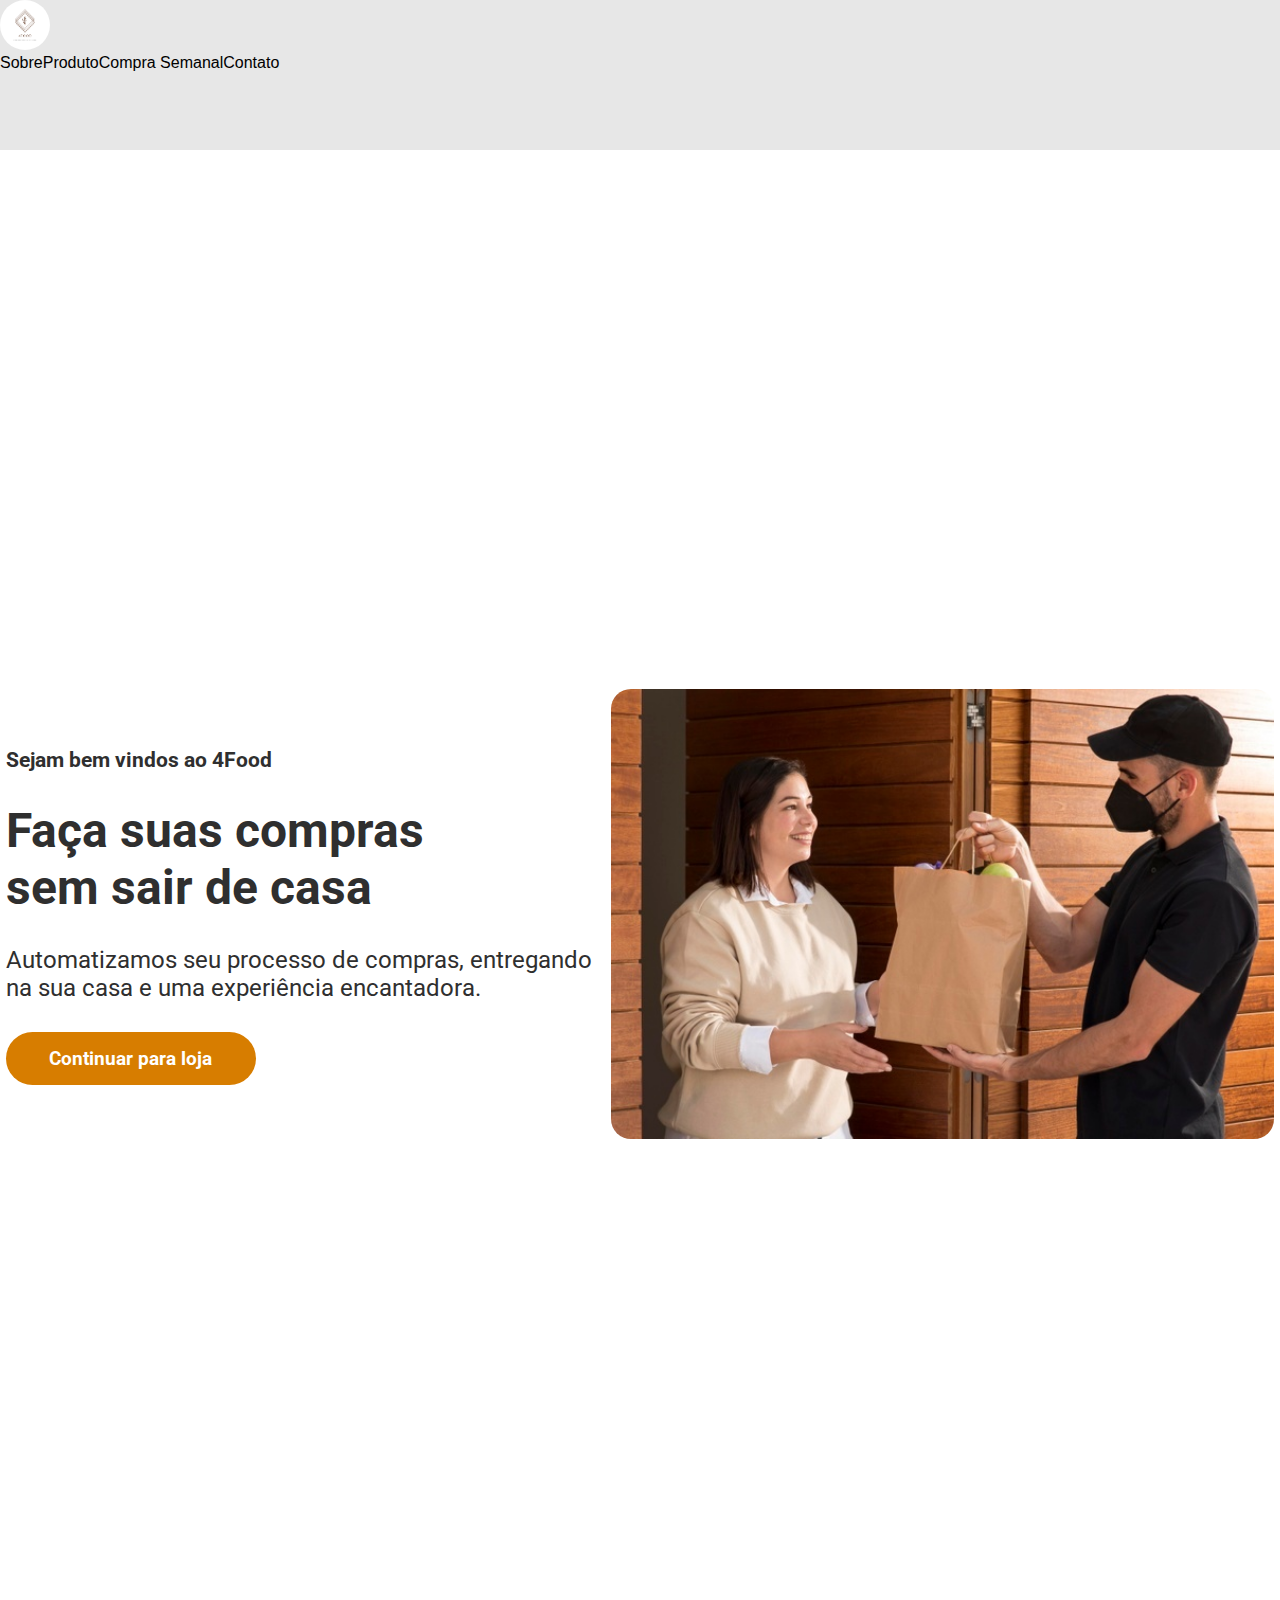
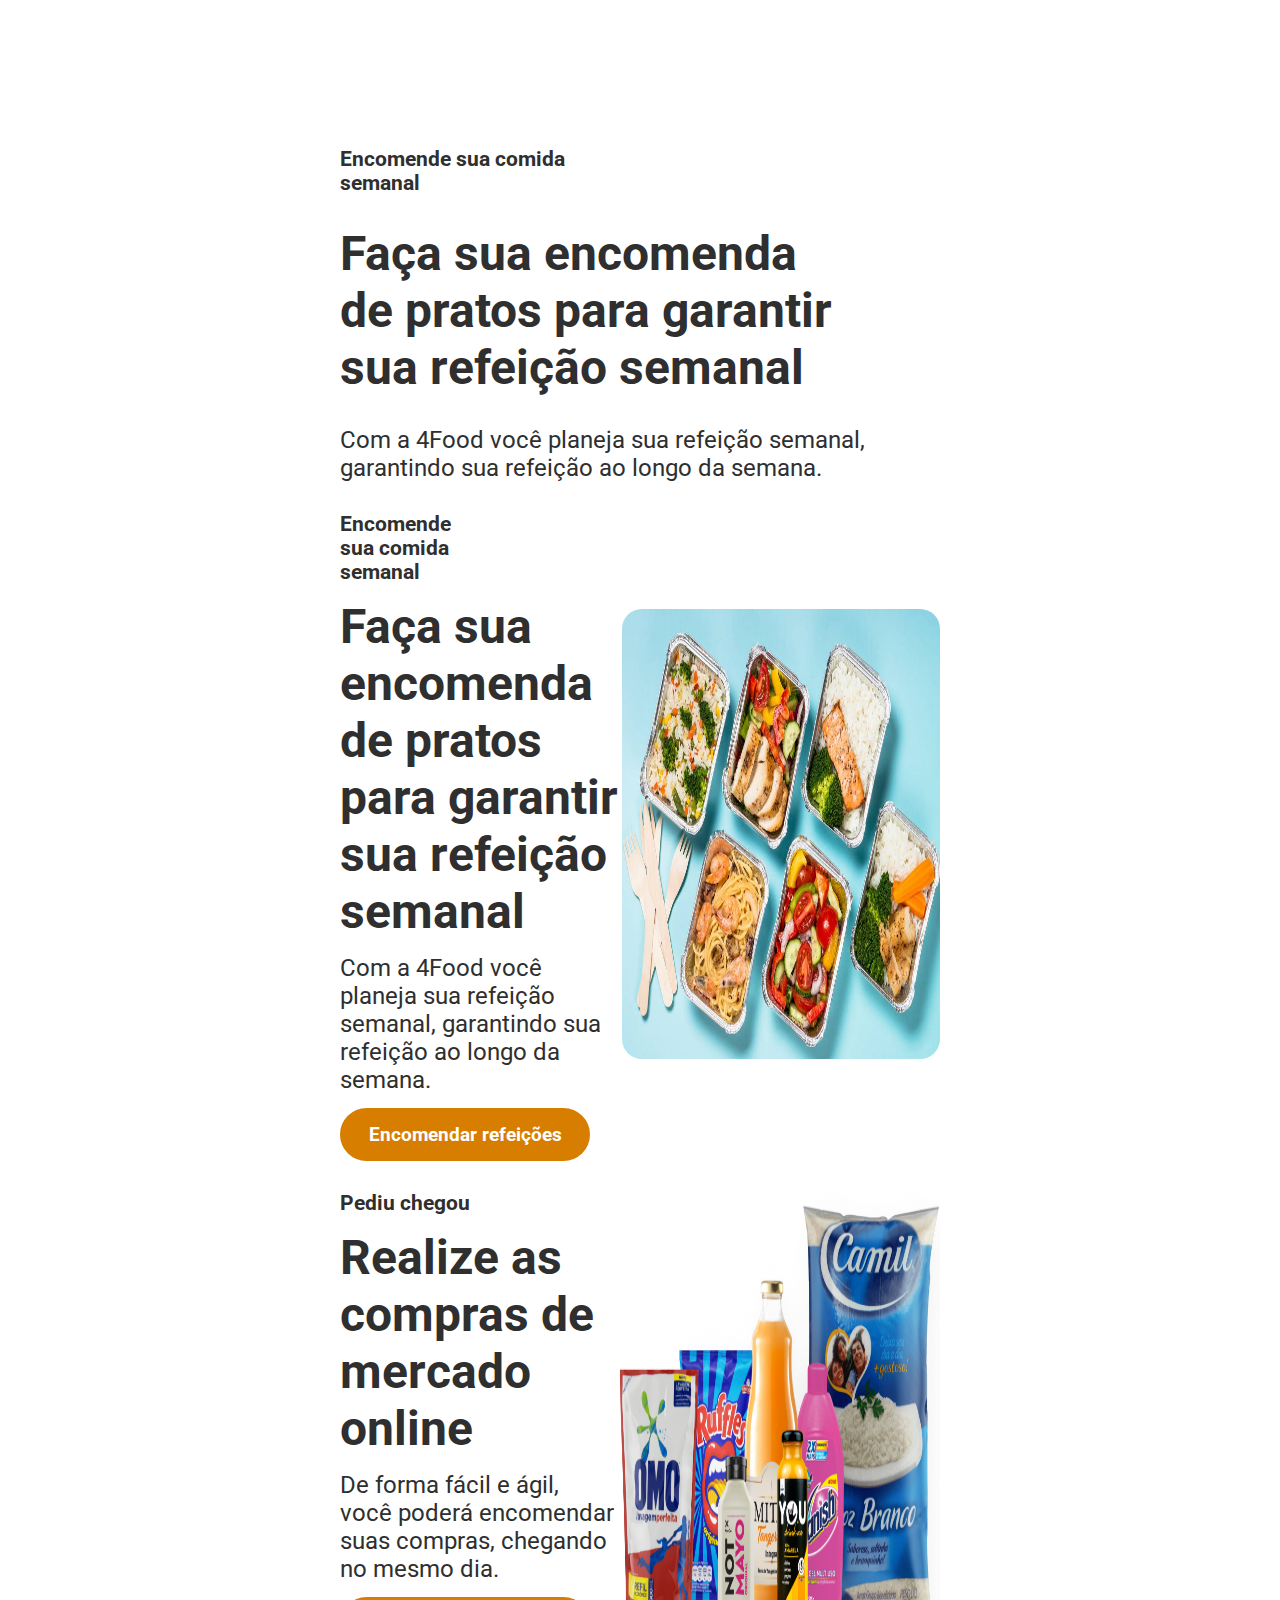
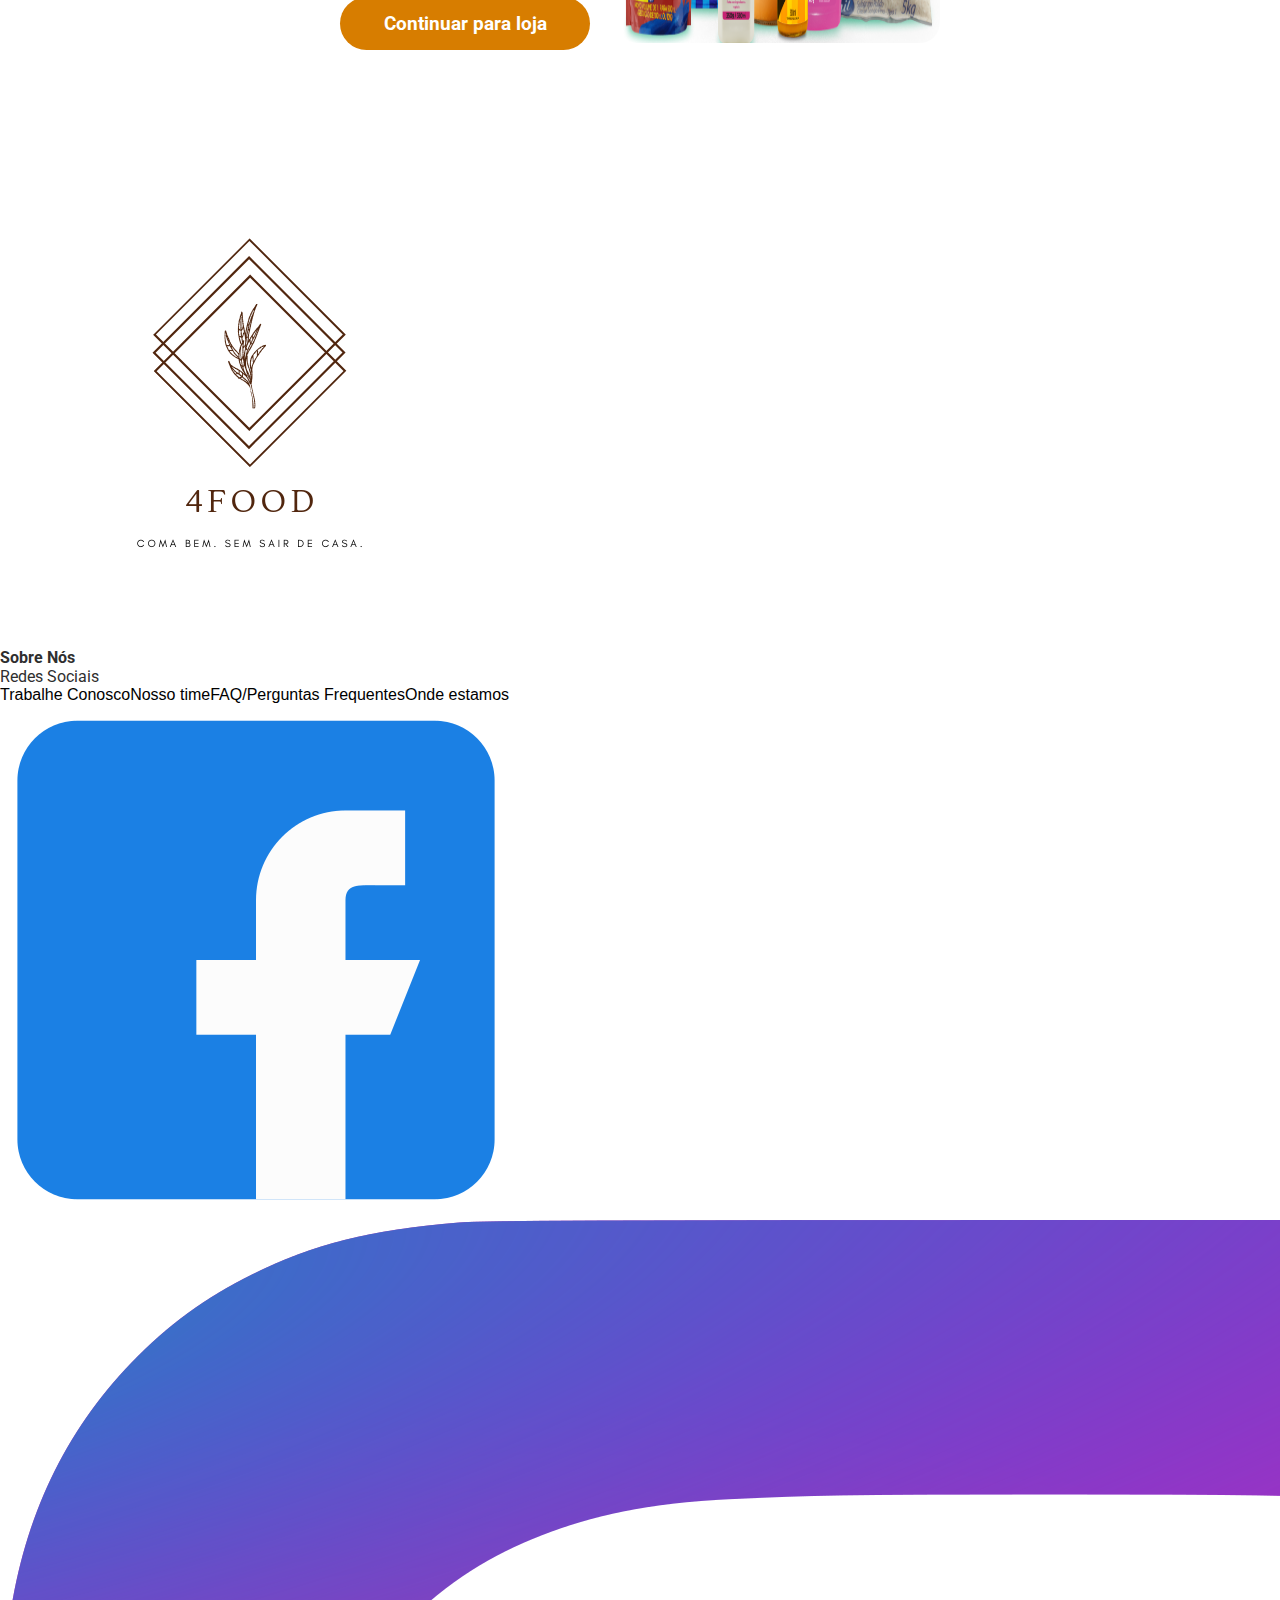
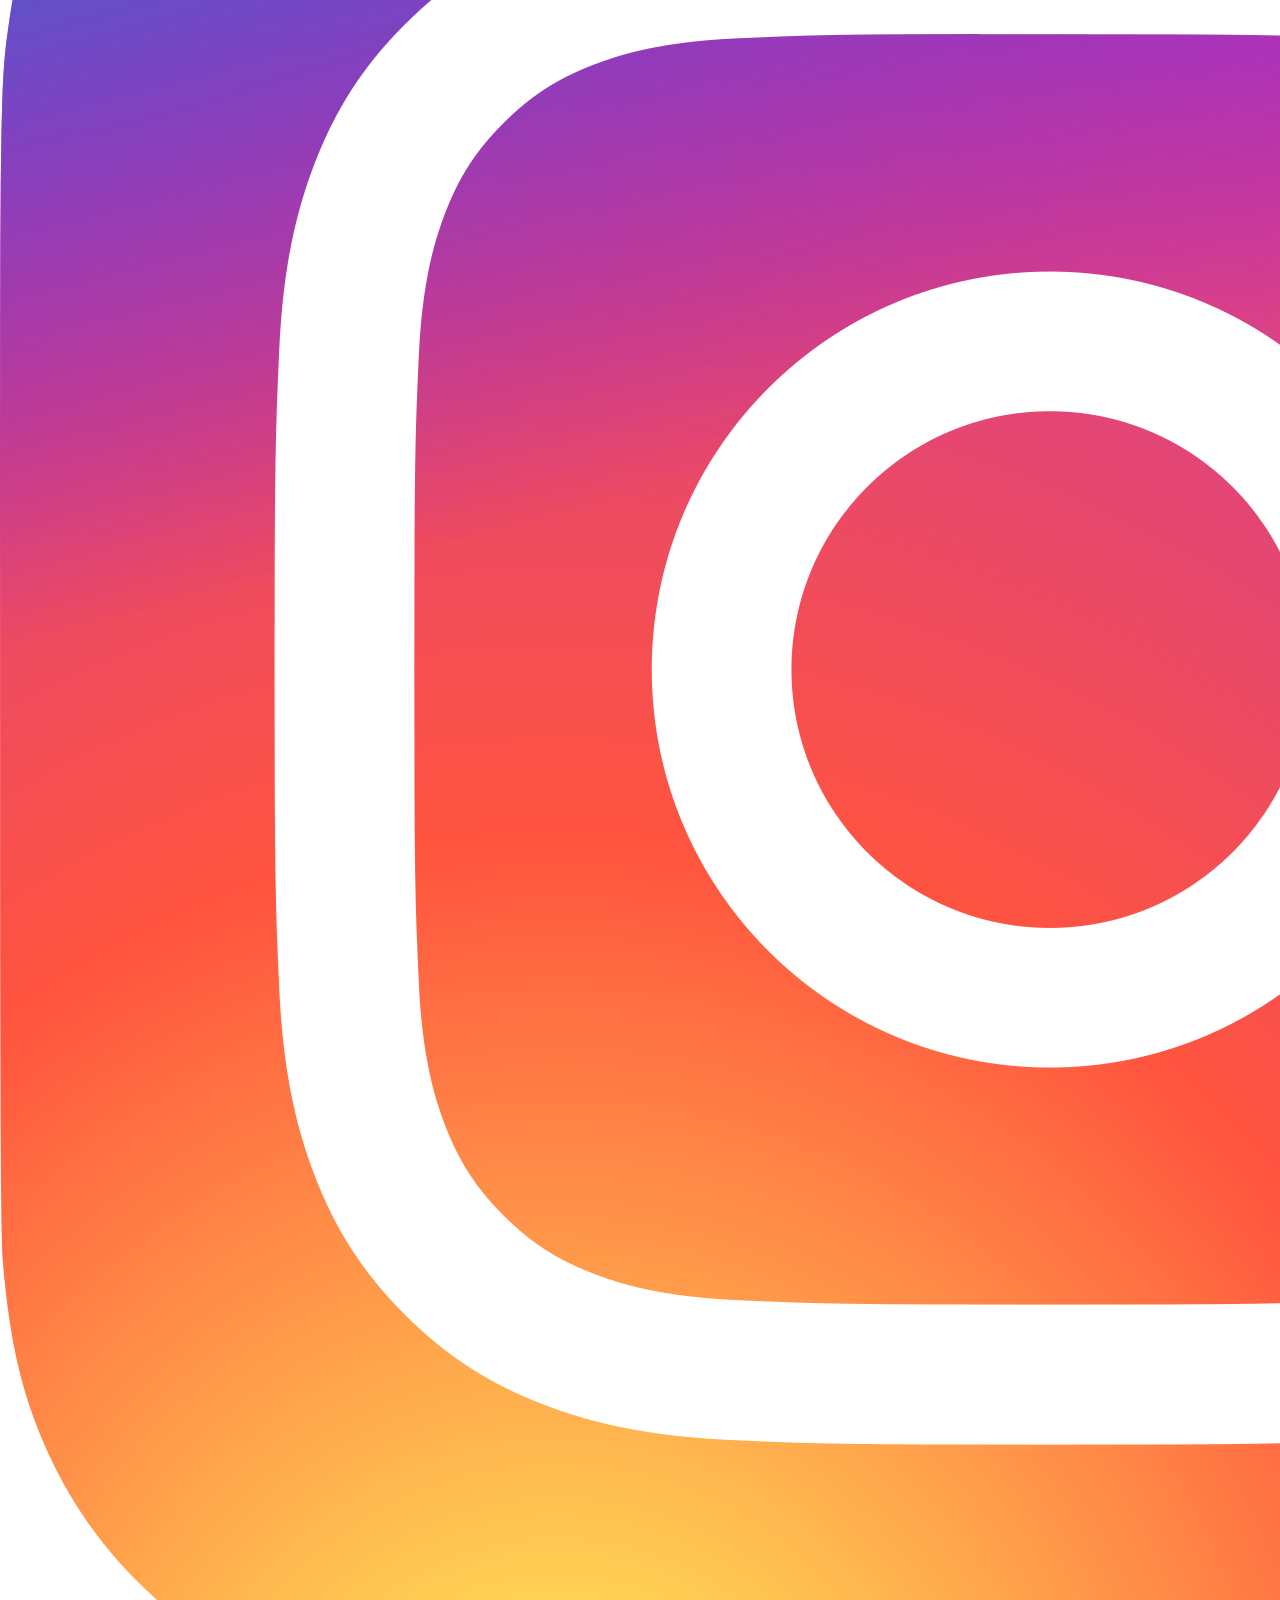
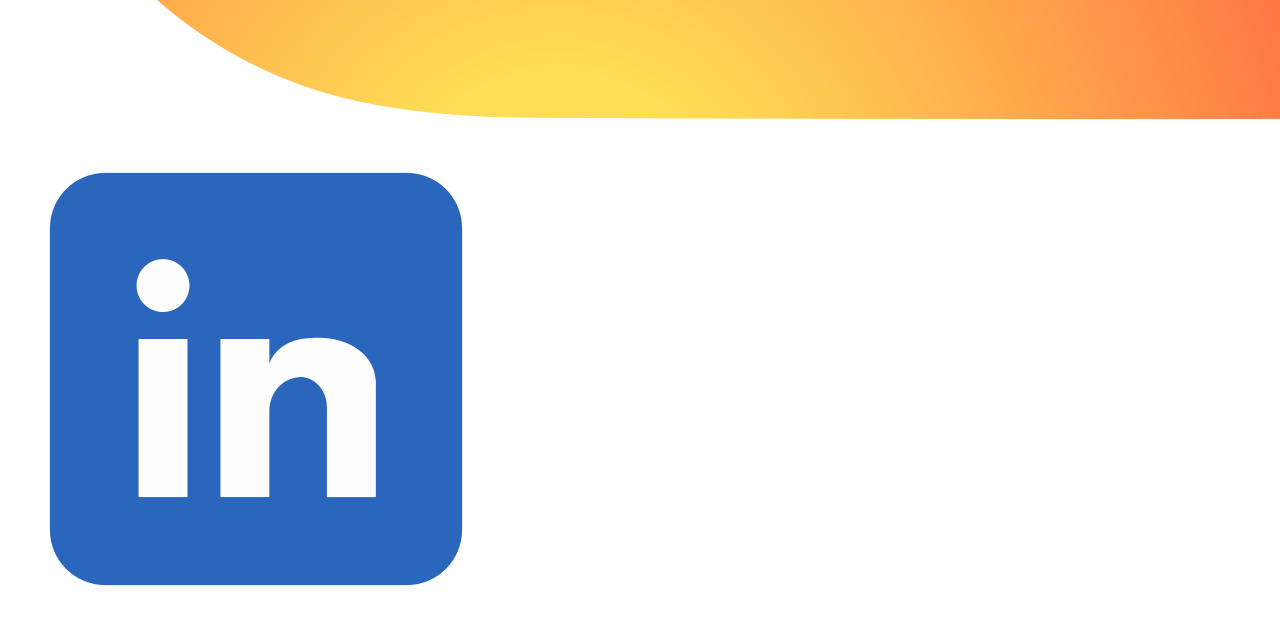
==== index.html @ fc32c3f4 "Merge branch 'master' into Raquel-Comidas-Semanais" ====
<!DOCTYPE html>

<html lang="pt">


<head>
    <meta charset="UTF-8">
    <meta http-equiv="X-UA-Compatible" content="IE=edge">
    <meta name="viewport" content="width=device-width, initial-scale=1.0">
    <link rel="stylesheet" href="style.css">
    <title>4Food</title>
    <link rel="stylesheet" href="style.css">
    <link rel="stylesheet" href="home.css">
    
    <link href="https://fonts.googleapis.com/css2?family=Roboto&display=swap" rel="stylesheet">


</head>

<body>
    <header>

        <nav>

            <a id="logo" href="index.html"><img src="img/4food.png"></a>
            <ul id="menu">
                <li><a href="sobre.html"> Sobre</a></li>
                <li><a href="produto.html">Produto</a></li>
                <li><a href="semana.html"> Compra Semanal</a></li>
                <li><a href="contato.html">Contato</a></li>
            </ul>

        </nav>
    </header>

    <main id="container">



        <section class="content">
            <div class="texto-e-btn">
                <h4 class="titulo-home">Sejam bem vindos ao 4Food</h4>
                <h2 class="mensagem-home">Faça suas compras<br> sem sair de casa</h2>
                <p class="mensagem">Automatizamos seu processo de compras, entregando <br>
                    na sua casa e uma experiência encantadora.</p>

                <button class="btn-continuar-loja" href="produto.html">Continuar para loja</button>
            </div>
            <div class="div-imagem-home">
                <img class="img-home" src="./img/mulher-recebendo-compras.jpg" alt="Mulher recebendo compras">
            </div>

        </section>




        <section class="content">
            <div class="texto-e-btn">
                <h4 class="titulo-home">Encomende sua comida semanal</h4>
                <h2 class="mensagem-home">Faça sua encomenda<br> de pratos para garantir<br> sua refeição semanal</h2>
                <p class="mensagem">Com a 4Food você planeja sua refeição semanal, garantindo sua refeição ao longo da
                    semana.</p>

    <section class="content">
        <div class="texto-e-btn">
            <h4 class="titulo-home">Encomende sua comida semanal</h4>
            <h2 class="mensagem-home">Faça sua encomenda<br> de pratos para garantir<br> sua refeição semanal</h2>
            <p class="mensagem">Com a 4Food você planeja sua refeição semanal, garantindo sua refeição ao longo da
                semana.</p>


                <button class="btn-continuar-loja" href="semana.html">Encomendar refeições</button>
            </div>
            <div class="div-imagem-home">
                <img class="img-home" src="./img/marmita.jpg" alt="Marmitas prontas">
            </div>

        </section>

        <section class="content">
            <div class="texto-e-btn">
                <h4 class="titulo-home">Pediu chegou</h4>
                <h2 class="mensagem-home">Realize as compras de mercado online</h2>
                <p class="mensagem">De forma fácil e ágil, você poderá encomendar suas compras, chegando no mesmo dia.
                </p>

                <button class="btn-continuar-loja" href="produto.html">Continuar para loja</button>
            </div>
            <div class="div-imagem-home">
                <img class="img-home" src="./img/produtos.png" alt="Marmitas prontas">



            </div>

            <!-- <a href="produto.html"><button class="btn-continuar-loja">Continuar para loja</button></a> -->

        </div>


        </section>

    </main>

<div class="rodape-2">
    <img src="img/4food.png" alt="Imagem da Logo">


</div>

<div class="rodape">
    <b><p>Sobre Nós</p></b>
    <p>Redes Sociais</p>
    <p></p>
  
</div>

<div class="icones">
<ul>
        <li><a href="nosso_time.html">Trabalhe Conosco</a></li>
        <li><a href="trablhe_conosco.html">Nosso time</a></li>
        <li><a href="faq.html">FAQ/Perguntas Frequentes</a></li>
        <li><a href="onde_estamos.html">Onde estamos</a></li>
        
    </ul>
    <a href="https://www.facebook.com/" target="_blenk">
    <img src="img/facebook-logo.png" alt="icone facebook">
</a>
<a href="https://www.instagram.com/">
    <img src="img/instagram-icone-icon-1.png" alt="icone instagram">
</a>
<a href="https://www.linkedin.com/">
    <img src="img/linkedin_logo_icon_189225.png" alt="icone linkedin">
</a>
    <p></p>
</div> 

</body>

</html>
---- style.css ----
* {
  margin: 0;
  padding: 0;
  color: #2F2F2F;
  font-family: "Roboto", sans-serif;
}
li, a {
  color: black;
  text-decoration: none;
  font-family: sans-serif; 
}

ul, li{
  display: flex;
  align-items: center;
  height: 100%;
}

li:hover {
  background-color: rgba(0, 0, 0, 0.05);
}
/* #logo{
    font-size: ;
} */

/*Aqui nao precisa ter */
/* #logo img {
=======
#logo img {
>>>>>>> 74c2f99c8583ccaabc7fc8f69d050eaf40d12a0f
  width: 50px;
  height: 50px;
} */
header {
  box-sizing: border-box;
  height: 150px;
  background-color: #E7E7E7;
  color: white;
  width: 100%;
  grid-column: 1/-1;
}



#logo img{
    border-radius: 25px;
    width: 50px;
    height: 50px;


nav{
    width: 100%;
    position: fixed;
    height: 150px;
    display: flex;
    align-items: center;
    justify-content: space-around;
    top: 0;


    background-color: #EDC4AD;

}
body{
    min-height: 100vh;
    display: grid;
    grid-template-columns: 1fr;
    grid-template-rows: 1fr;

    /*Talvez nao precisa disso, pois está deixando o footer bugado*/
    /* row-gap: 4%; */
}
#logo img {
  border-radius: 50%;
  width: 130px;
  height: 130px;

}
#menu {
  display: flex;
  list-style: none;
  gap: 1rem;
}
#menu a {
    color: white;
    font-size: 1.5rem;
    margin: 50px;
}


.produto p{
  background: blue;

.produto { margin-bottom: 20px; cursor: pointer; }
.produto p {
    background-color: #f1c6b5;
    color: whitesmoke;
    padding: 5px 10px;
    font-family: Verdana, Geneva, Tahoma, sans-serif;
}
.produto p:hover {
    transform: rotate(-2deg);    
}

#produtos {
    display: flex;
    flex-wrap: wrap;
    justify-content: space-around;

}

.rodape-2 {
  display: flex;
  align-items: center;
  justify-content: space-between;
  font-family: sans-serif;
  background-color: #EDC4AD
}

.rodape-2 img {
  position: relative;
  margin-left: 100vh;
  border-radius: 50%;
  width: 150px;
  height: 150px;
}

.icones {
  display: flex;
  align-items: center;
  justify-content: space-between;
  background-color: #EDC4AD
}

.icones img {
  /* position: relative;
  bottom: 20px;
  margin-right: 110px; */
  padding-left: -20px;
  width: 35px;
  height: 35px;
}

.rodape ul {
  list-style: none;
}

.rodape {
  display: flex;
  align-items: center;
  justify-content: space-between;
  background-color: #EDC4AD
}
---- style.css ----
* {
  margin: 0;
  padding: 0;
  color: #2F2F2F;
  font-family: "Roboto", sans-serif;
}
li, a {
  color: black;
  text-decoration: none;
  font-family: sans-serif; 
}

ul, li{
  display: flex;
  align-items: center;
  height: 100%;
}

li:hover {
  background-color: rgba(0, 0, 0, 0.05);
}
/* #logo{
    font-size: ;
} */

/*Aqui nao precisa ter */
/* #logo img {
=======
#logo img {
>>>>>>> 74c2f99c8583ccaabc7fc8f69d050eaf40d12a0f
  width: 50px;
  height: 50px;
} */
header {
  box-sizing: border-box;
  height: 150px;
  background-color: #E7E7E7;
  color: white;
  width: 100%;
  grid-column: 1/-1;
}



#logo img{
    border-radius: 25px;
    width: 50px;
    height: 50px;


nav{
    width: 100%;
    position: fixed;
    height: 150px;
    display: flex;
    align-items: center;
    justify-content: space-around;
    top: 0;


    background-color: #EDC4AD;

}
body{
    min-height: 100vh;
    display: grid;
    grid-template-columns: 1fr;
    grid-template-rows: 1fr;

    /*Talvez nao precisa disso, pois está deixando o footer bugado*/
    /* row-gap: 4%; */
}
#logo img {
  border-radius: 50%;
  width: 130px;
  height: 130px;

}
#menu {
  display: flex;
  list-style: none;
  gap: 1rem;
}
#menu a {
    color: white;
    font-size: 1.5rem;
    margin: 50px;
}


.produto p{
  background: blue;

.produto { margin-bottom: 20px; cursor: pointer; }
.produto p {
    background-color: #f1c6b5;
    color: whitesmoke;
    padding: 5px 10px;
    font-family: Verdana, Geneva, Tahoma, sans-serif;
}
.produto p:hover {
    transform: rotate(-2deg);    
}

#produtos {
    display: flex;
    flex-wrap: wrap;
    justify-content: space-around;

}

.rodape-2 {
  display: flex;
  align-items: center;
  justify-content: space-between;
  font-family: sans-serif;
  background-color: #EDC4AD
}

.rodape-2 img {
  position: relative;
  margin-left: 100vh;
  border-radius: 50%;
  width: 150px;
  height: 150px;
}

.icones {
  display: flex;
  align-items: center;
  justify-content: space-between;
  background-color: #EDC4AD
}

.icones img {
  /* position: relative;
  bottom: 20px;
  margin-right: 110px; */
  padding-left: -20px;
  width: 35px;
  height: 35px;
}

.rodape ul {
  list-style: none;
}

.rodape {
  display: flex;
  align-items: center;
  justify-content: space-between;
  background-color: #EDC4AD
}
---- home.css ----
#container{
  width: 100%;
  display: grid;
  grid-template-columns: 1fr;
  grid-template-rows: 1fr 1fr;
}
.content {
display: flex;
align-items: center;
width: 100%;
justify-content: space-evenly;
padding-bottom: 5%;
}
.titulo-home {
font-size: 1.3rem;
padding-bottom: 5%;
width: 50%;
}
.texto-e-btn{
  display: flex;
  flex-direction: column;
  width: 600px;
  justify-content: center;
  align-items: flex-start;
}
.mensagem-home {
font-size: 3rem;
padding-bottom: 5%;
}
p.mensagem {
padding-bottom: 5%;
font-size: 1.5rem;
}
.btn-continuar-loja {

/* background-color: #52B039; */

background-color: #d77d00;

border: none;
width: 250px;
font-size: 1.2rem;
font-weight: 700;
padding: 15px 15px;
border-radius: 30px;
color: #FFFFFF;
}
.btn-continuar-loja:hover {

background-color: #a15f02;
}

.img-home {
height: 450px;
width: 100%;
border-radius: 20px;
}


@media screen and (min-device-width: 480px) and (max-device-width: 800px){
  .content{
      flex-wrap: wrap;
  }
}

@media screen and (min-device-width: 320px) and (max-device-width: 480px){
  .content{
      flex-wrap: wrap;

  }
}
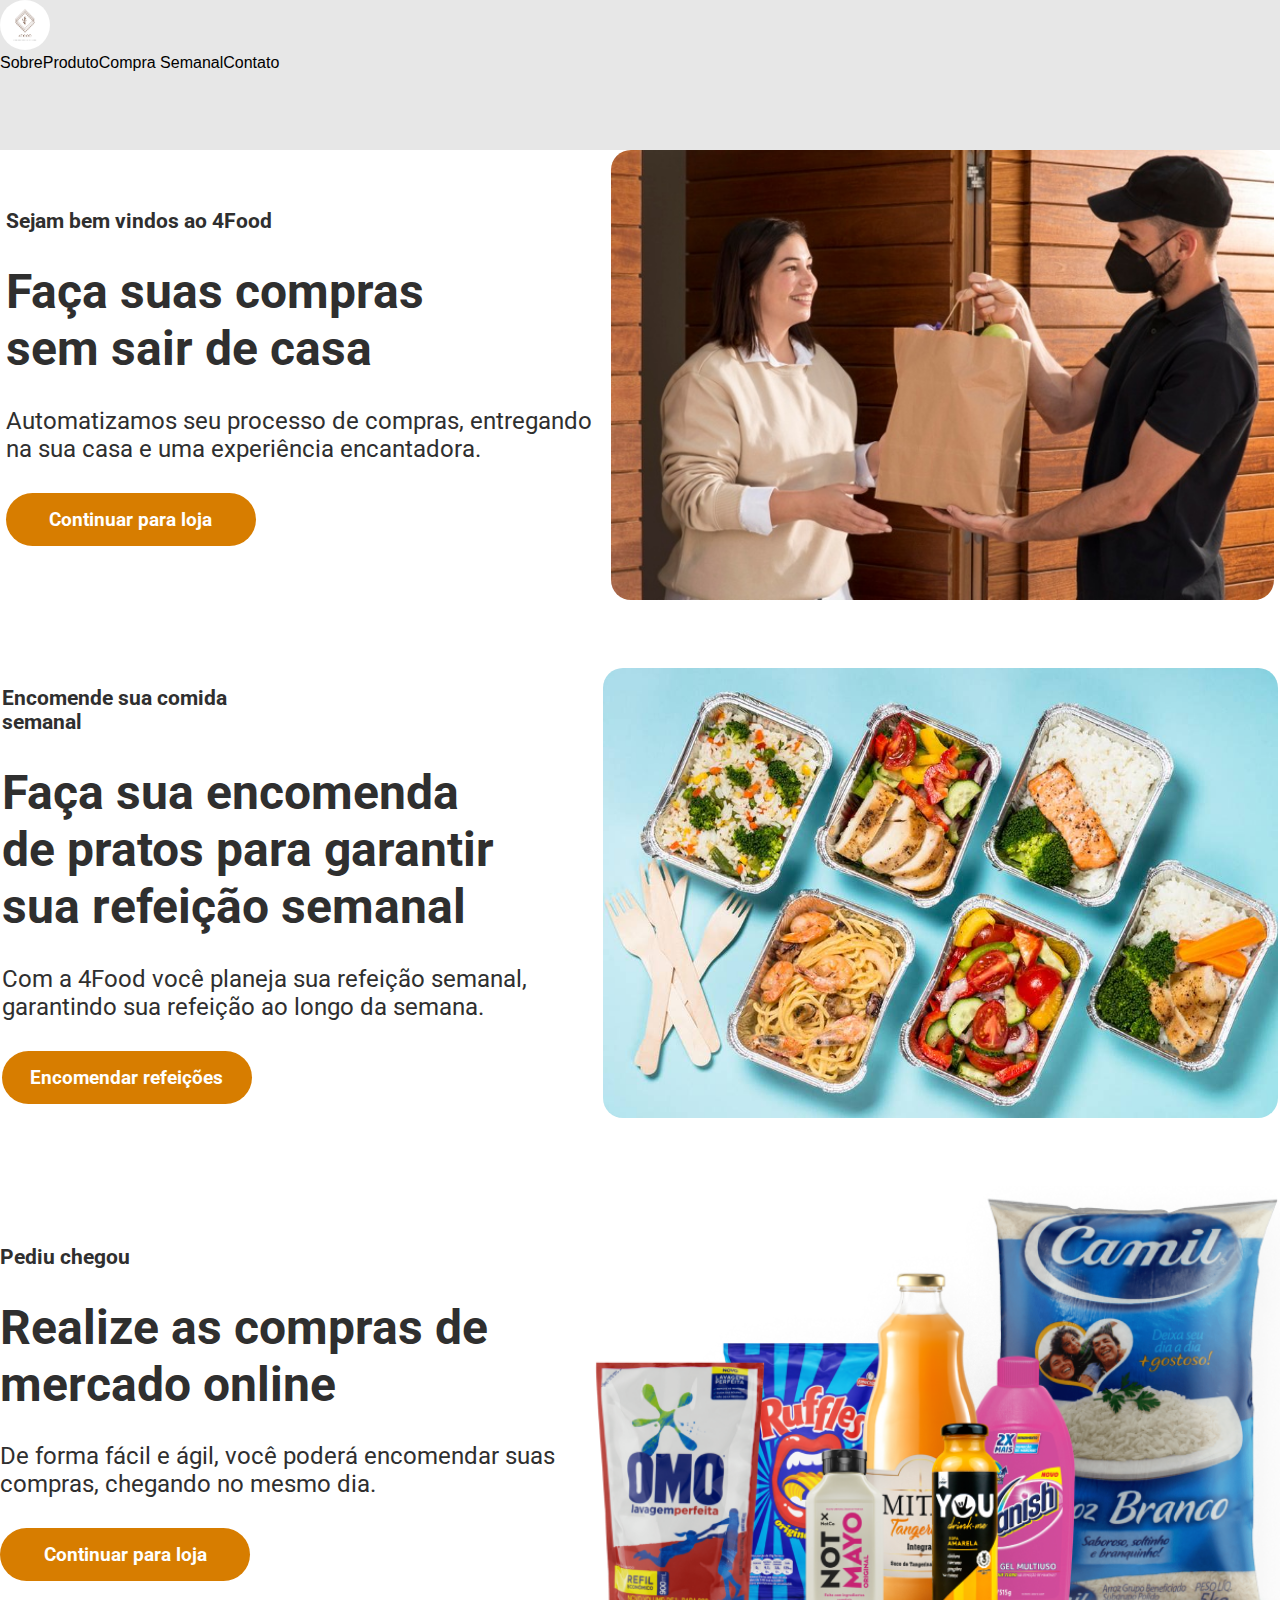
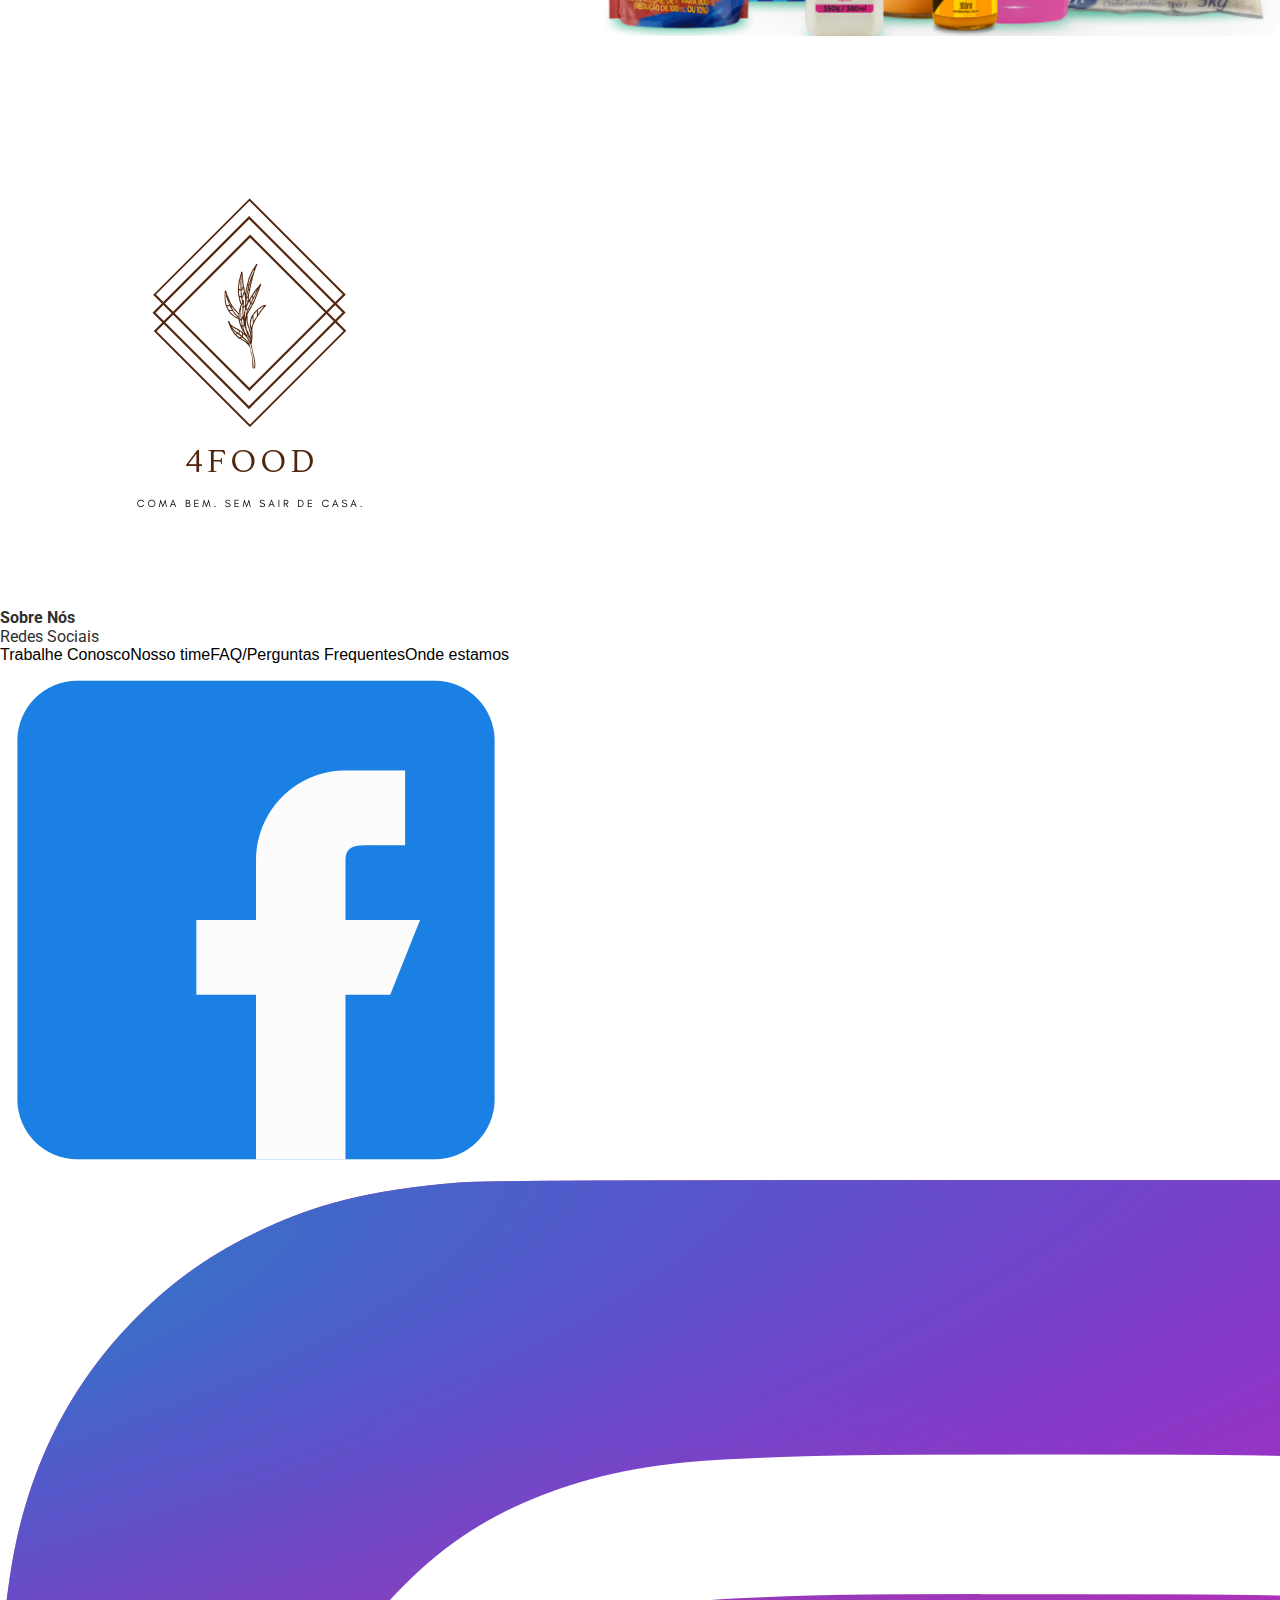
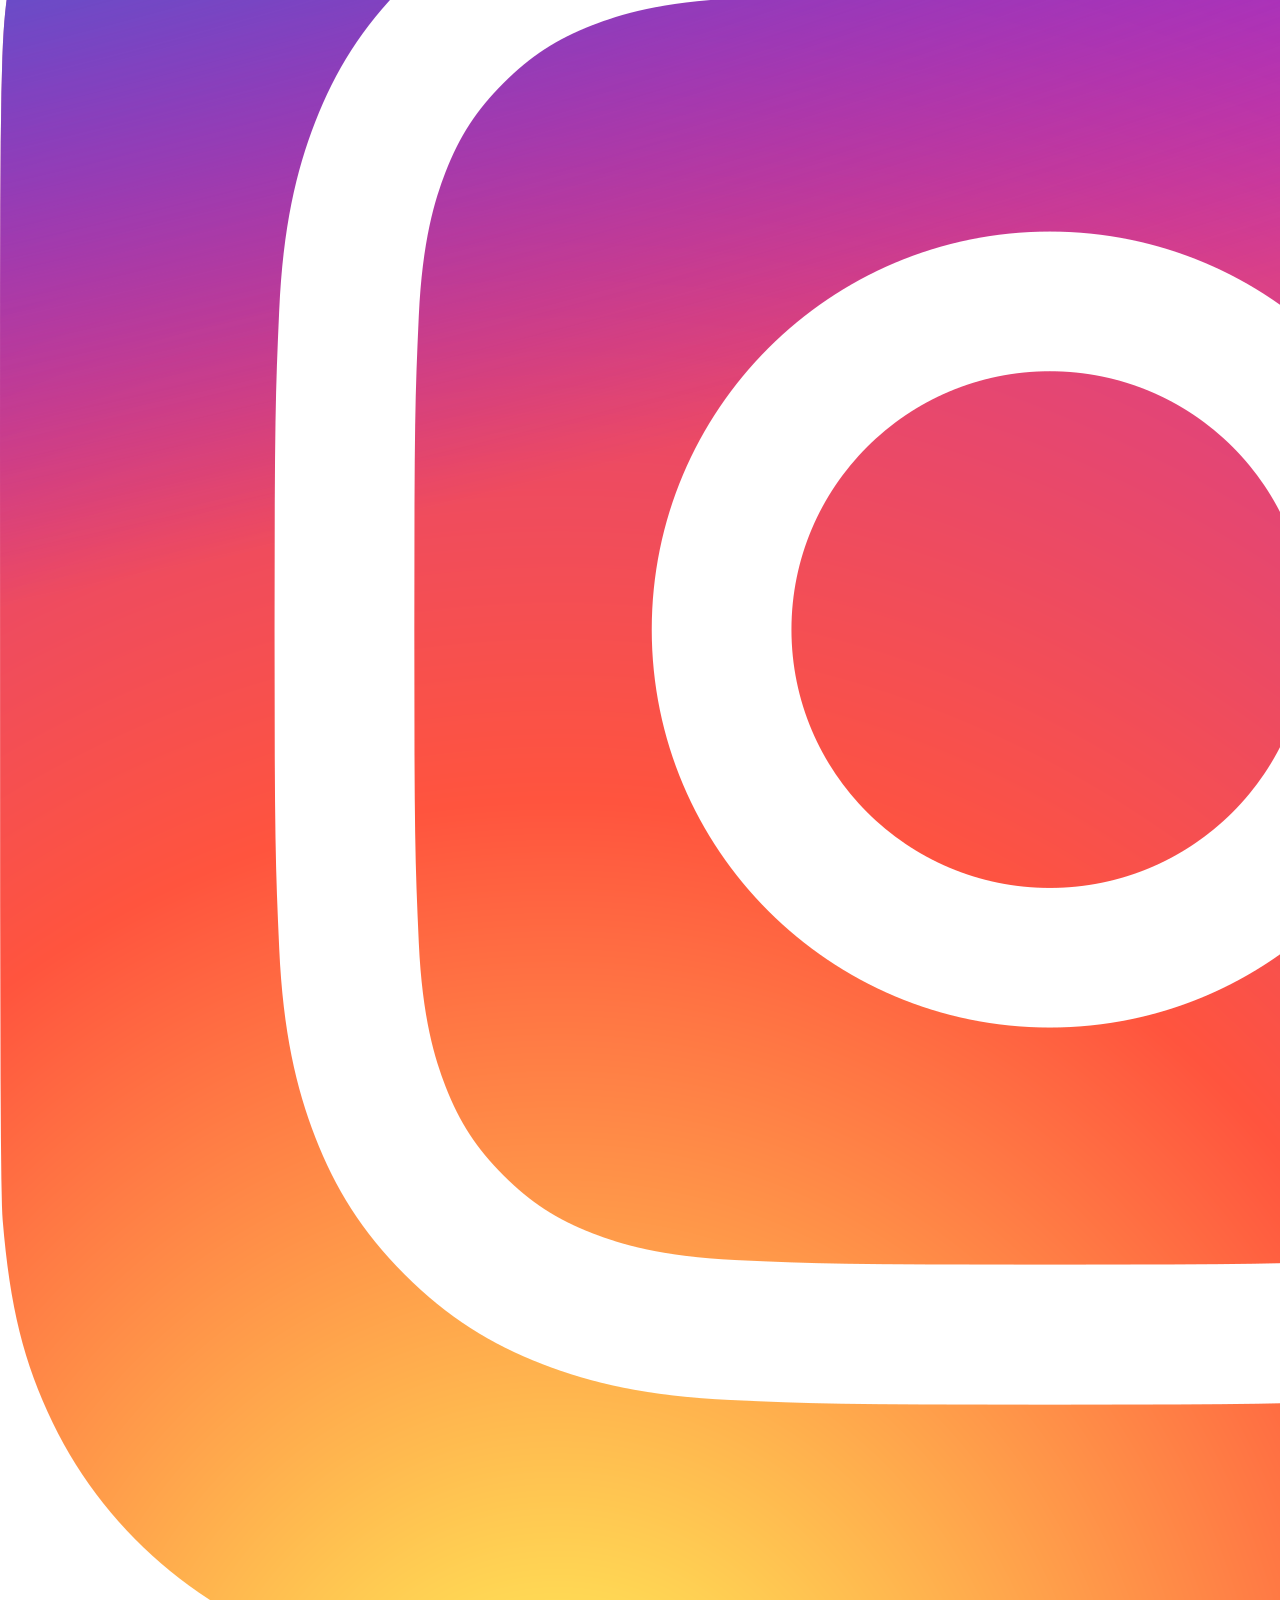
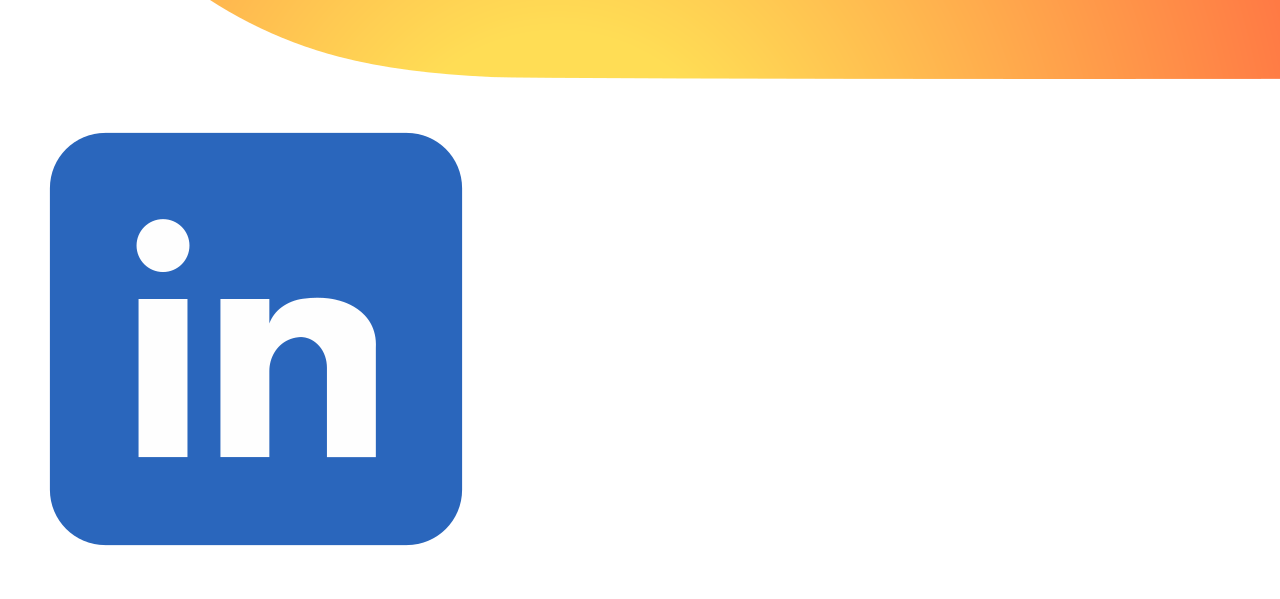
==== commit 64c2cfea: "desbuguei a home" ====
--- a/index.html
+++ b/index.html
@@ -62,13 +62,7 @@
                 <p class="mensagem">Com a 4Food você planeja sua refeição semanal, garantindo sua refeição ao longo da
                     semana.</p>
 
-    <section class="content">
-        <div class="texto-e-btn">
-            <h4 class="titulo-home">Encomende sua comida semanal</h4>
-            <h2 class="mensagem-home">Faça sua encomenda<br> de pratos para garantir<br> sua refeição semanal</h2>
-            <p class="mensagem">Com a 4Food você planeja sua refeição semanal, garantindo sua refeição ao longo da
-                semana.</p>
-
+    
 
                 <button class="btn-continuar-loja" href="semana.html">Encomendar refeições</button>
             </div>
@@ -90,13 +84,9 @@
             <div class="div-imagem-home">
                 <img class="img-home" src="./img/produtos.png" alt="Marmitas prontas">
 
+               
 
-
-            </div>
-
-            <!-- <a href="produto.html"><button class="btn-continuar-loja">Continuar para loja</button></a> -->
-
-        </div>
+         
 
 
         </section>
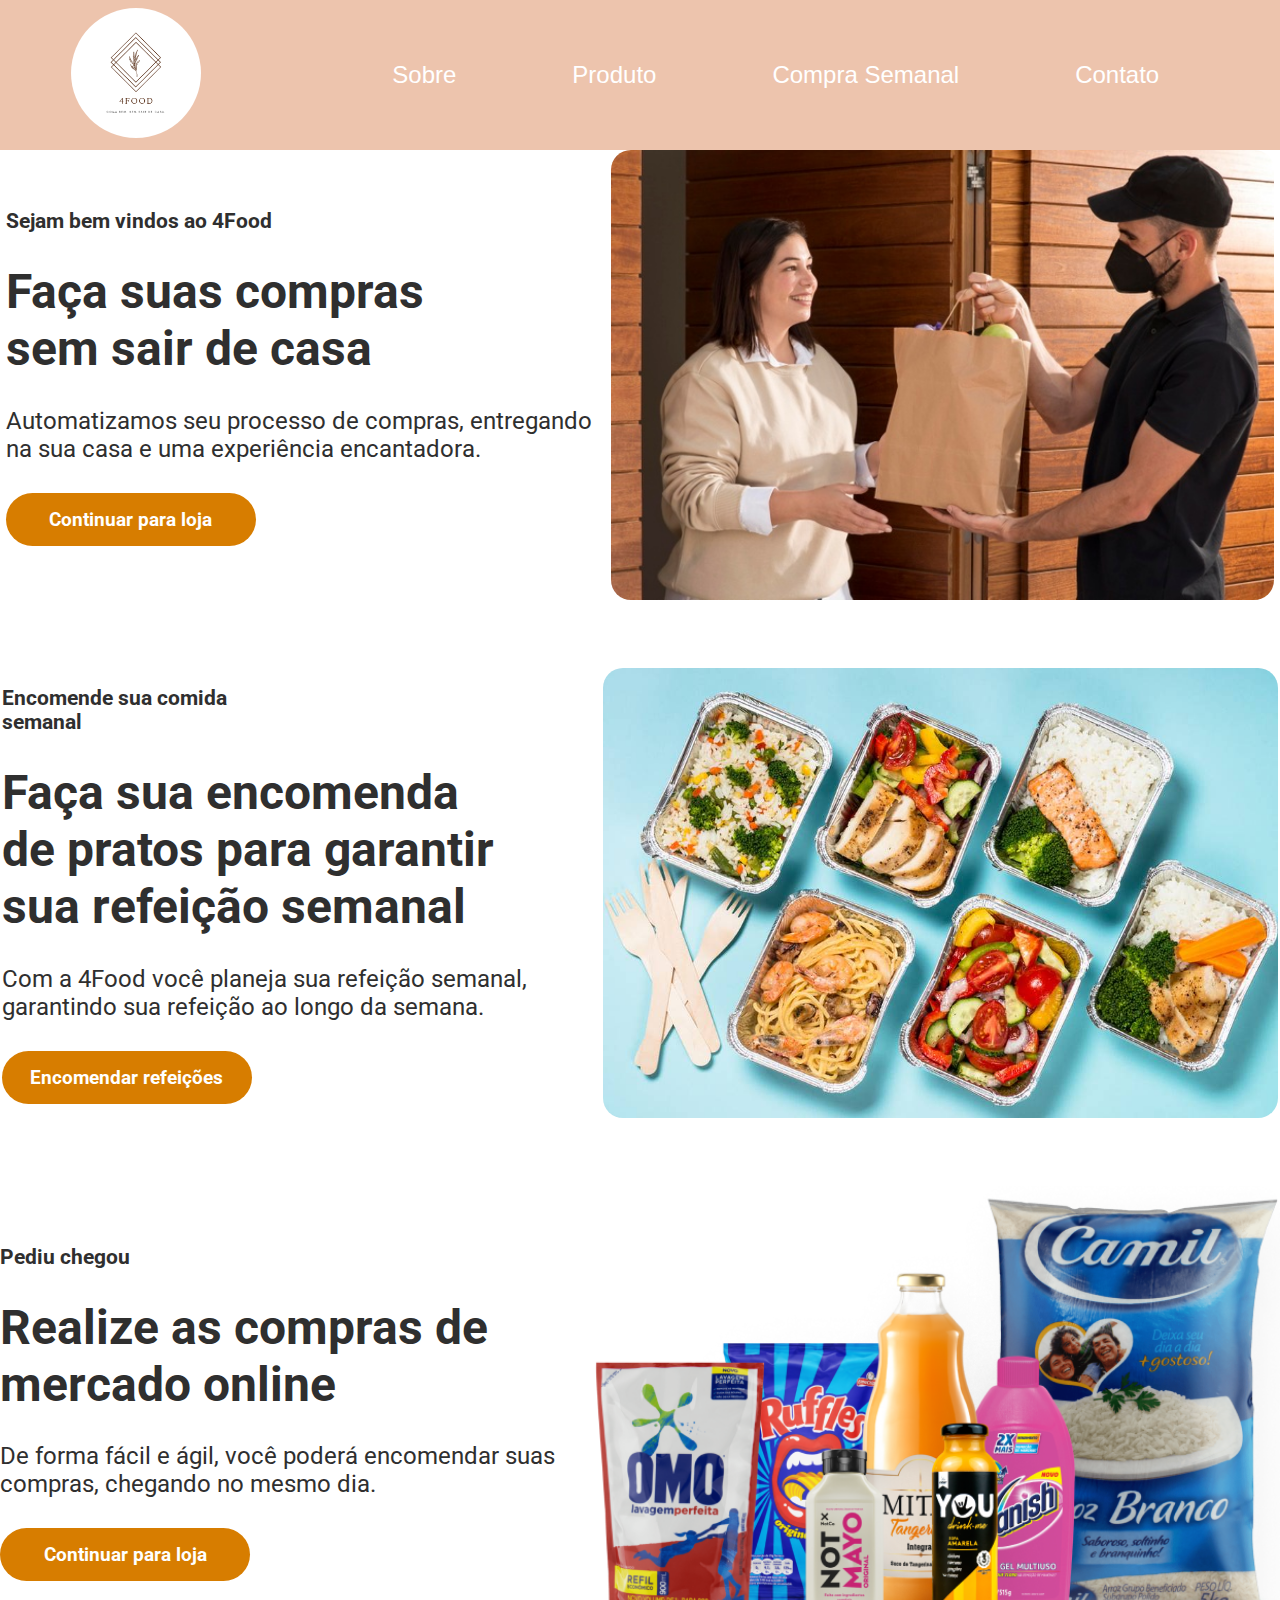
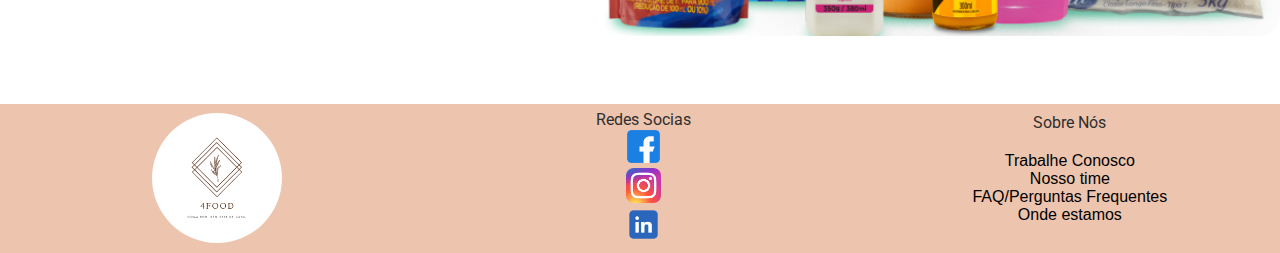
==== commit a7112f23: "footer" ====
--- a/index.html
+++ b/index.html
@@ -35,8 +35,6 @@
 
     <main id="container">
 
-
-
         <section class="content">
             <div class="texto-e-btn">
                 <h4 class="titulo-home">Sejam bem vindos ao 4Food</h4>
@@ -62,8 +60,6 @@
                 <p class="mensagem">Com a 4Food você planeja sua refeição semanal, garantindo sua refeição ao longo da
                     semana.</p>
 
-    
-
                 <button class="btn-continuar-loja" href="semana.html">Encomendar refeições</button>
             </div>
             <div class="div-imagem-home">
@@ -84,29 +80,39 @@
             <div class="div-imagem-home">
                 <img class="img-home" src="./img/produtos.png" alt="Marmitas prontas">
 
-               
+            </div>
 
-         
+            <!-- <a href="produto.html"><button class="btn-continuar-loja">Continuar para loja</button></a> -->
+
+        </div>
 
 
         </section>
 
     </main>
-
-<div class="rodape-2">
+<footer>
+<div class="imagem-rodape">
     <img src="img/4food.png" alt="Imagem da Logo">
 
 
 </div>
 
-<div class="rodape">
-    <b><p>Sobre Nós</p></b>
-    <p>Redes Sociais</p>
-    <p></p>
-  
-</div>
 
 <div class="icones">
+    <p>Redes Socias</p>
+    
+    <a href="https://www.facebook.com/" target="_blenk">
+        <img src="img/facebook-logo.png" alt="icone facebook">
+    </a>
+    <a href="https://www.instagram.com/">
+        <img src="img/instagram-icone-icon-1.png" alt="icone instagram">
+    </a>
+    <a href="https://www.linkedin.com/">
+        <img src="img/linkedin_logo_icon_189225.png" alt="icone linkedin">
+    </a>
+</div> 
+    <div class="lista-column">
+        <p>Sobre Nós</p>
 <ul>
         <li><a href="nosso_time.html">Trabalhe Conosco</a></li>
         <li><a href="trablhe_conosco.html">Nosso time</a></li>
@@ -114,18 +120,9 @@
         <li><a href="onde_estamos.html">Onde estamos</a></li>
         
     </ul>
-    <a href="https://www.facebook.com/" target="_blenk">
-    <img src="img/facebook-logo.png" alt="icone facebook">
-</a>
-<a href="https://www.instagram.com/">
-    <img src="img/instagram-icone-icon-1.png" alt="icone instagram">
-</a>
-<a href="https://www.linkedin.com/">
-    <img src="img/linkedin_logo_icon_189225.png" alt="icone linkedin">
-</a>
-    <p></p>
-</div> 
+</div>
 
+</footer>
 </body>
 
 </html>--- a/style.css
+++ b/style.css
@@ -4,13 +4,16 @@
   color: #2F2F2F;
   font-family: "Roboto", sans-serif;
 }
-li, a {
+
+li,
+a {
   color: black;
   text-decoration: none;
-  font-family: sans-serif; 
+  font-family: sans-serif;
 }
 
-ul, li{
+ul,
+li {
   display: flex;
   align-items: center;
   height: 100%;
@@ -19,6 +22,7 @@
 li:hover {
   background-color: rgba(0, 0, 0, 0.05);
 }
+
 /* #logo{
     font-size: ;
 } */
@@ -42,56 +46,64 @@
 
 
 
-#logo img{
-    border-radius: 25px;
-    width: 50px;
-    height: 50px;
+#logo img {
+  border-radius: 25px;
+  width: 50px;
+  height: 50px;
+
+}
+
+nav {
+  width: 100%;
+  position: fixed;
+  height: 150px;
+  display: flex;
+  align-items: center;
+  justify-content: space-around;
+  top: 0;
 
 
-nav{
-    width: 100%;
-    position: fixed;
-    height: 150px;
-    display: flex;
-    align-items: center;
-    justify-content: space-around;
-    top: 0;
-
-
-    background-color: #EDC4AD;
+  background-color: #EDC4AD;
 
 }
-body{
-    min-height: 100vh;
-    display: grid;
-    grid-template-columns: 1fr;
-    grid-template-rows: 1fr;
 
-    /*Talvez nao precisa disso, pois está deixando o footer bugado*/
-    /* row-gap: 4%; */
+body {
+  min-height: 100vh;
+  display: grid;
+  grid-template-columns: 1fr;
+  grid-template-rows: 1fr;
+
+  /*Talvez nao precisa disso, pois está deixando o footer bugado*/
+  /* row-gap: 4%; */
 }
+
 #logo img {
   border-radius: 50%;
   width: 130px;
   height: 130px;
 
 }
+
 #menu {
   display: flex;
   list-style: none;
   gap: 1rem;
 }
+
 #menu a {
-    color: white;
-    font-size: 1.5rem;
-    margin: 50px;
+  color: white;
+  font-size: 1.5rem;
+  margin: 50px;
 }
 
 
-.produto p{
+/* .produto p{
   background: blue;
 
-.produto { margin-bottom: 20px; cursor: pointer; }
+.produto { 
+  margin-bottom: 20px; 
+  cursor: pointer;
+}
 .produto p {
     background-color: #f1c6b5;
     color: whitesmoke;
@@ -107,29 +119,38 @@
     flex-wrap: wrap;
     justify-content: space-around;
 
-}
+} */
 
-.rodape-2 {
+.imagem-rodape {
   display: flex;
   align-items: center;
-  justify-content: space-between;
+  justify-content: center;
   font-family: sans-serif;
   background-color: #EDC4AD
 }
 
-.rodape-2 img {
-  position: relative;
-  margin-left: 100vh;
+.imagem-rodape img {
+ 
   border-radius: 50%;
-  width: 150px;
-  height: 150px;
+  width: 130px;
+  height: 130px;
 }
 
 .icones {
   display: flex;
   align-items: center;
-  justify-content: space-between;
-  background-color: #EDC4AD
+  flex-direction: column;
+
+}
+
+.lista-column ul {
+  display: flex;
+  flex-direction: column;
+  padding: 20px;
+}
+
+.lista-column p {
+  text-align: center;
 }
 
 .icones img {
@@ -141,15 +162,21 @@
   height: 35px;
 }
 
+.icones p {
+  text-align: center;
+}
+
 .rodape ul {
   list-style: none;
 }
 
-.rodape {
-  display: flex;
+footer {
+  width: 100%;
+  height: 100%;
+  padding: .25%;
+  display: grid;
+  grid-template-columns: repeat(3, 1fr);
   align-items: center;
   justify-content: space-between;
-  background-color: #EDC4AD
-}
-
-
+  background-color: #EDC4AD;
+}--- a/style.css
+++ b/style.css
@@ -4,13 +4,16 @@
   color: #2F2F2F;
   font-family: "Roboto", sans-serif;
 }
-li, a {
+
+li,
+a {
   color: black;
   text-decoration: none;
-  font-family: sans-serif; 
+  font-family: sans-serif;
 }
 
-ul, li{
+ul,
+li {
   display: flex;
   align-items: center;
   height: 100%;
@@ -19,6 +22,7 @@
 li:hover {
   background-color: rgba(0, 0, 0, 0.05);
 }
+
 /* #logo{
     font-size: ;
 } */
@@ -42,56 +46,64 @@
 
 
 
-#logo img{
-    border-radius: 25px;
-    width: 50px;
-    height: 50px;
+#logo img {
+  border-radius: 25px;
+  width: 50px;
+  height: 50px;
+
+}
+
+nav {
+  width: 100%;
+  position: fixed;
+  height: 150px;
+  display: flex;
+  align-items: center;
+  justify-content: space-around;
+  top: 0;
 
 
-nav{
-    width: 100%;
-    position: fixed;
-    height: 150px;
-    display: flex;
-    align-items: center;
-    justify-content: space-around;
-    top: 0;
-
-
-    background-color: #EDC4AD;
+  background-color: #EDC4AD;
 
 }
-body{
-    min-height: 100vh;
-    display: grid;
-    grid-template-columns: 1fr;
-    grid-template-rows: 1fr;
 
-    /*Talvez nao precisa disso, pois está deixando o footer bugado*/
-    /* row-gap: 4%; */
+body {
+  min-height: 100vh;
+  display: grid;
+  grid-template-columns: 1fr;
+  grid-template-rows: 1fr;
+
+  /*Talvez nao precisa disso, pois está deixando o footer bugado*/
+  /* row-gap: 4%; */
 }
+
 #logo img {
   border-radius: 50%;
   width: 130px;
   height: 130px;
 
 }
+
 #menu {
   display: flex;
   list-style: none;
   gap: 1rem;
 }
+
 #menu a {
-    color: white;
-    font-size: 1.5rem;
-    margin: 50px;
+  color: white;
+  font-size: 1.5rem;
+  margin: 50px;
 }
 
 
-.produto p{
+/* .produto p{
   background: blue;
 
-.produto { margin-bottom: 20px; cursor: pointer; }
+.produto { 
+  margin-bottom: 20px; 
+  cursor: pointer;
+}
 .produto p {
     background-color: #f1c6b5;
     color: whitesmoke;
@@ -107,29 +119,38 @@
     flex-wrap: wrap;
     justify-content: space-around;
 
-}
+} */
 
-.rodape-2 {
+.imagem-rodape {
   display: flex;
   align-items: center;
-  justify-content: space-between;
+  justify-content: center;
   font-family: sans-serif;
   background-color: #EDC4AD
 }
 
-.rodape-2 img {
-  position: relative;
-  margin-left: 100vh;
+.imagem-rodape img {
+ 
   border-radius: 50%;
-  width: 150px;
-  height: 150px;
+  width: 130px;
+  height: 130px;
 }
 
 .icones {
   display: flex;
   align-items: center;
-  justify-content: space-between;
-  background-color: #EDC4AD
+  flex-direction: column;
+
+}
+
+.lista-column ul {
+  display: flex;
+  flex-direction: column;
+  padding: 20px;
+}
+
+.lista-column p {
+  text-align: center;
 }
 
 .icones img {
@@ -141,15 +162,21 @@
   height: 35px;
 }
 
+.icones p {
+  text-align: center;
+}
+
 .rodape ul {
   list-style: none;
 }
 
-.rodape {
-  display: flex;
+footer {
+  width: 100%;
+  height: 100%;
+  padding: .25%;
+  display: grid;
+  grid-template-columns: repeat(3, 1fr);
   align-items: center;
   justify-content: space-between;
-  background-color: #EDC4AD
-}
-
-
+  background-color: #EDC4AD;
+}--- a/home.css
+++ b/home.css
@@ -61,6 +61,14 @@
   .content{
       flex-wrap: wrap;
   }
+  footer{
+    grid-template-columns: 1fr;
+  }
+  .imagem-rodape{
+    display: flex;
+    align-items: center;
+    justify-content: center;
+  }
 }
 
 @media screen and (min-device-width: 320px) and (max-device-width: 480px){
@@ -68,4 +76,7 @@
       flex-wrap: wrap;
 
   }
+  footer{
+    grid-template-columns: 1fr;
+  }
 }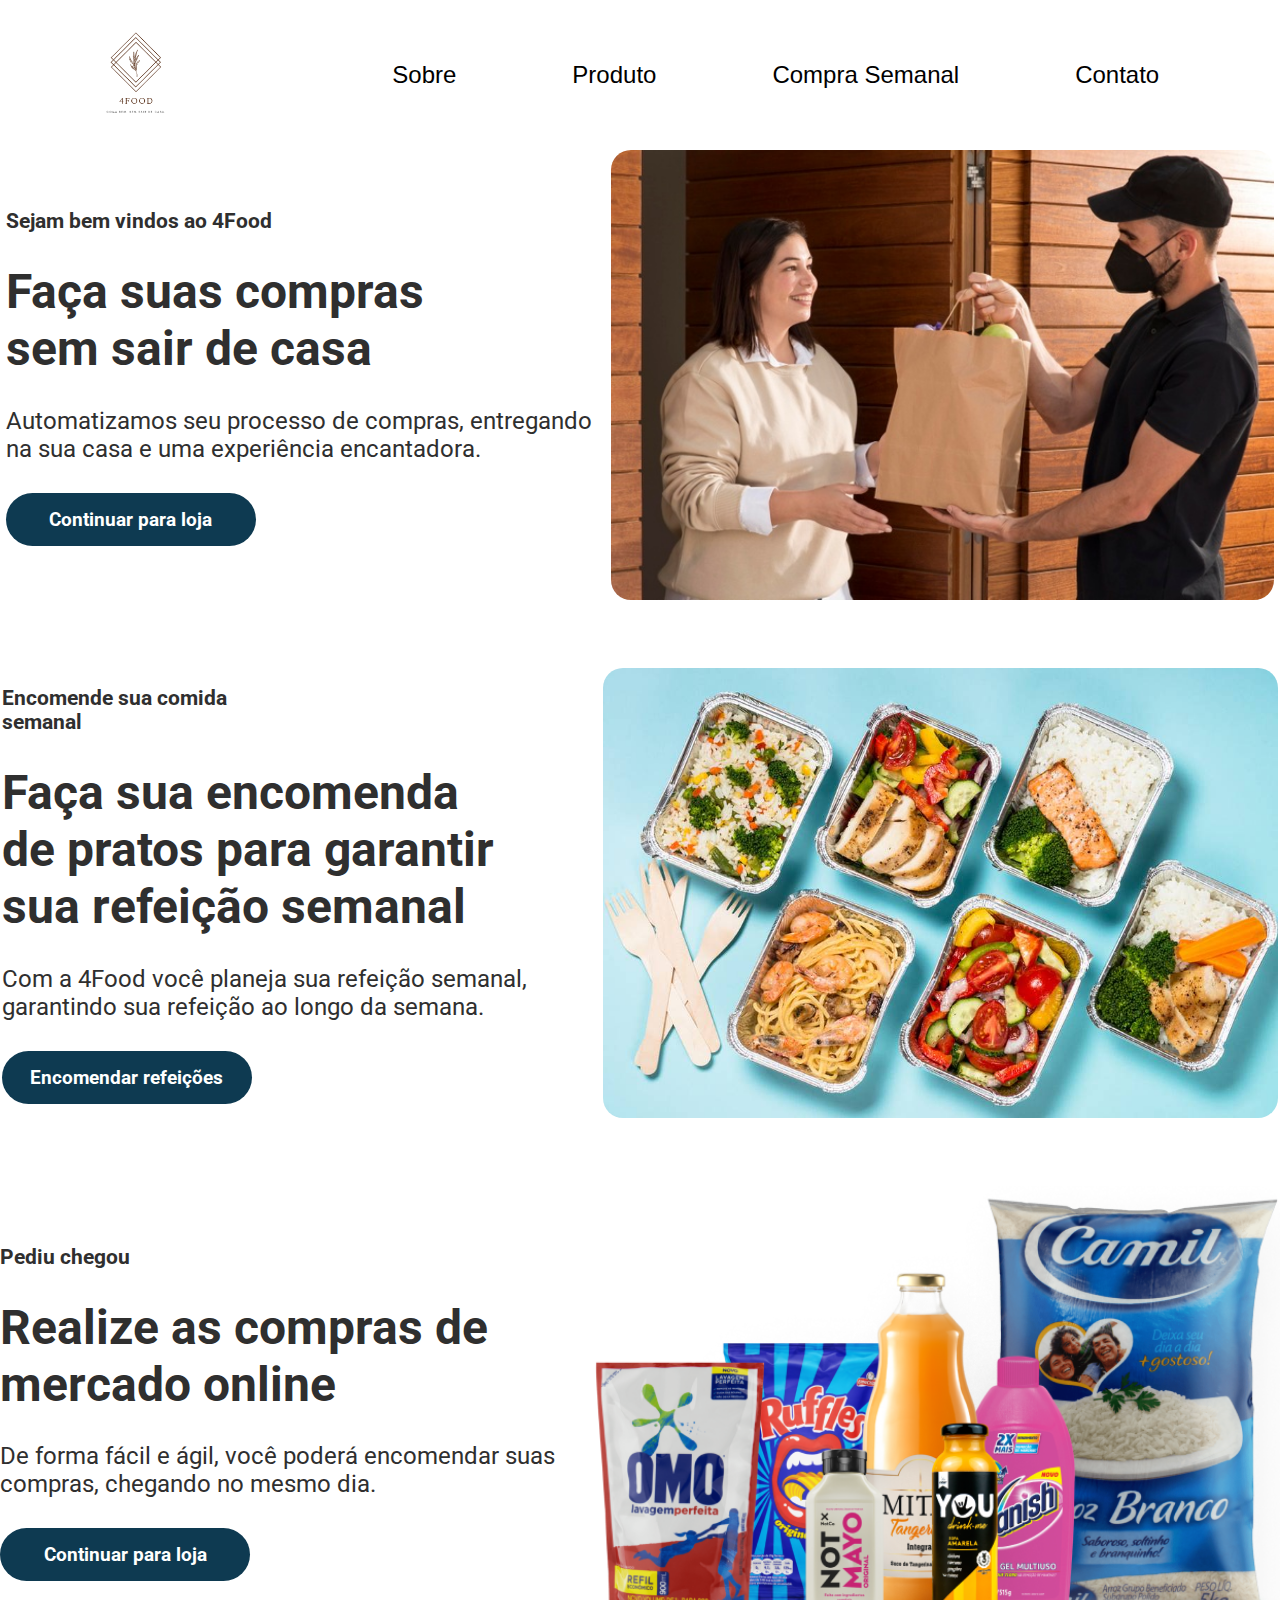
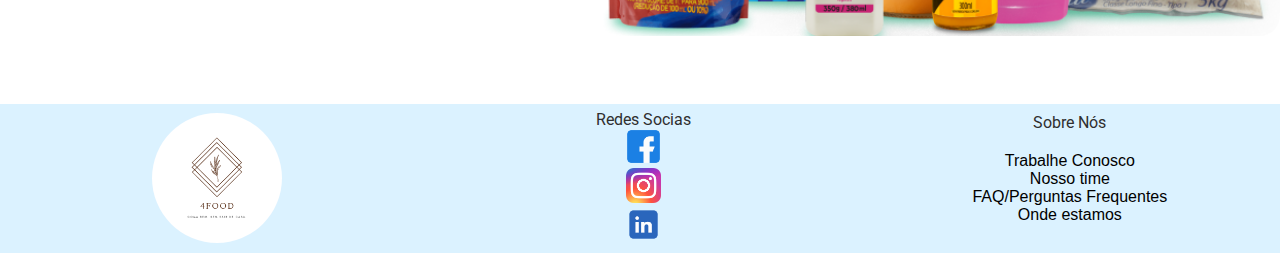
==== commit 11287915: "mudando cores" ====
--- a/index.html
+++ b/index.html
@@ -60,6 +60,7 @@
                 <p class="mensagem">Com a 4Food você planeja sua refeição semanal, garantindo sua refeição ao longo da
                     semana.</p>
 
+
                 <button class="btn-continuar-loja" href="semana.html">Encomendar refeições</button>
             </div>
             <div class="div-imagem-home">
@@ -80,11 +81,7 @@
             <div class="div-imagem-home">
                 <img class="img-home" src="./img/produtos.png" alt="Marmitas prontas">
 
-            </div>
-
-            <!-- <a href="produto.html"><button class="btn-continuar-loja">Continuar para loja</button></a> -->
-
-        </div>
+               
 
 
         </section>
@@ -113,7 +110,7 @@
 </div> 
     <div class="lista-column">
         <p>Sobre Nós</p>
-<ul>
+<ul class="lista-sobre-nos">
         <li><a href="nosso_time.html">Trabalhe Conosco</a></li>
         <li><a href="trablhe_conosco.html">Nosso time</a></li>
         <li><a href="faq.html">FAQ/Perguntas Frequentes</a></li>
--- a/style.css
+++ b/style.css
@@ -17,29 +17,16 @@
   display: flex;
   align-items: center;
   height: 100%;
+  
 }
 
 li:hover {
-  background-color: rgba(0, 0, 0, 0.05);
+  background-color: #e7e7e7;
 }
 
-/* #logo{
-    font-size: ;
-} */
-
-/*Aqui nao precisa ter */
-/* #logo img {
-=======
-#logo img {
->>>>>>> 74c2f99c8583ccaabc7fc8f69d050eaf40d12a0f
-  width: 50px;
-  height: 50px;
-} */
 header {
   box-sizing: border-box;
   height: 150px;
-  background-color: #E7E7E7;
-  color: white;
   width: 100%;
   grid-column: 1/-1;
 }
@@ -61,9 +48,8 @@
   align-items: center;
   justify-content: space-around;
   top: 0;
-
-
-  background-color: #EDC4AD;
+  color: black;
+  background-color: white;
 
 }
 
@@ -91,42 +77,18 @@
 }
 
 #menu a {
-  color: white;
+  color: black;
   font-size: 1.5rem;
   margin: 50px;
 }
 
-
-/* .produto p{
-  background: blue;
-
-.produto { 
-  margin-bottom: 20px; 
-  cursor: pointer;
-}
-.produto p {
-    background-color: #f1c6b5;
-    color: whitesmoke;
-    padding: 5px 10px;
-    font-family: Verdana, Geneva, Tahoma, sans-serif;
-}
-.produto p:hover {
-    transform: rotate(-2deg);    
-}
-
-#produtos {
-    display: flex;
-    flex-wrap: wrap;
-    justify-content: space-around;
-
-} */
 
 .imagem-rodape {
   display: flex;
   align-items: center;
   justify-content: center;
   font-family: sans-serif;
-  background-color: #EDC4AD
+
 }
 
 .imagem-rodape img {
@@ -149,7 +111,7 @@
   padding: 20px;
 }
 
-.lista-column p {
+.lista-column  {
   text-align: center;
 }
 
@@ -164,6 +126,7 @@
 
 .icones p {
   text-align: center;
+  
 }
 
 .rodape ul {
@@ -178,5 +141,6 @@
   grid-template-columns: repeat(3, 1fr);
   align-items: center;
   justify-content: space-between;
-  background-color: #EDC4AD;
+  background-color: #DBF2FF;
+
 }--- a/style.css
+++ b/style.css
@@ -17,29 +17,16 @@
   display: flex;
   align-items: center;
   height: 100%;
+  
 }
 
 li:hover {
-  background-color: rgba(0, 0, 0, 0.05);
+  background-color: #e7e7e7;
 }
 
-/* #logo{
-    font-size: ;
-} */
-
-/*Aqui nao precisa ter */
-/* #logo img {
-=======
-#logo img {
->>>>>>> 74c2f99c8583ccaabc7fc8f69d050eaf40d12a0f
-  width: 50px;
-  height: 50px;
-} */
 header {
   box-sizing: border-box;
   height: 150px;
-  background-color: #E7E7E7;
-  color: white;
   width: 100%;
   grid-column: 1/-1;
 }
@@ -61,9 +48,8 @@
   align-items: center;
   justify-content: space-around;
   top: 0;
-
-
-  background-color: #EDC4AD;
+  color: black;
+  background-color: white;
 
 }
 
@@ -91,42 +77,18 @@
 }
 
 #menu a {
-  color: white;
+  color: black;
   font-size: 1.5rem;
   margin: 50px;
 }
 
-
-/* .produto p{
-  background: blue;
-
-.produto { 
-  margin-bottom: 20px; 
-  cursor: pointer;
-}
-.produto p {
-    background-color: #f1c6b5;
-    color: whitesmoke;
-    padding: 5px 10px;
-    font-family: Verdana, Geneva, Tahoma, sans-serif;
-}
-.produto p:hover {
-    transform: rotate(-2deg);    
-}
-
-#produtos {
-    display: flex;
-    flex-wrap: wrap;
-    justify-content: space-around;
-
-} */
 
 .imagem-rodape {
   display: flex;
   align-items: center;
   justify-content: center;
   font-family: sans-serif;
-  background-color: #EDC4AD
+
 }
 
 .imagem-rodape img {
@@ -149,7 +111,7 @@
   padding: 20px;
 }
 
-.lista-column p {
+.lista-column  {
   text-align: center;
 }
 
@@ -164,6 +126,7 @@
 
 .icones p {
   text-align: center;
+  
 }
 
 .rodape ul {
@@ -178,5 +141,6 @@
   grid-template-columns: repeat(3, 1fr);
   align-items: center;
   justify-content: space-between;
-  background-color: #EDC4AD;
+  background-color: #DBF2FF;
+
 }--- a/home.css
+++ b/home.css
@@ -35,7 +35,7 @@
 
 /* background-color: #52B039; */
 
-background-color: #d77d00;
+background-color: #0E3A51;
 
 border: none;
 width: 250px;
@@ -47,7 +47,7 @@
 }
 .btn-continuar-loja:hover {
 
-background-color: #a15f02;
+background-color: #031e2c;
 }
 
 .img-home {
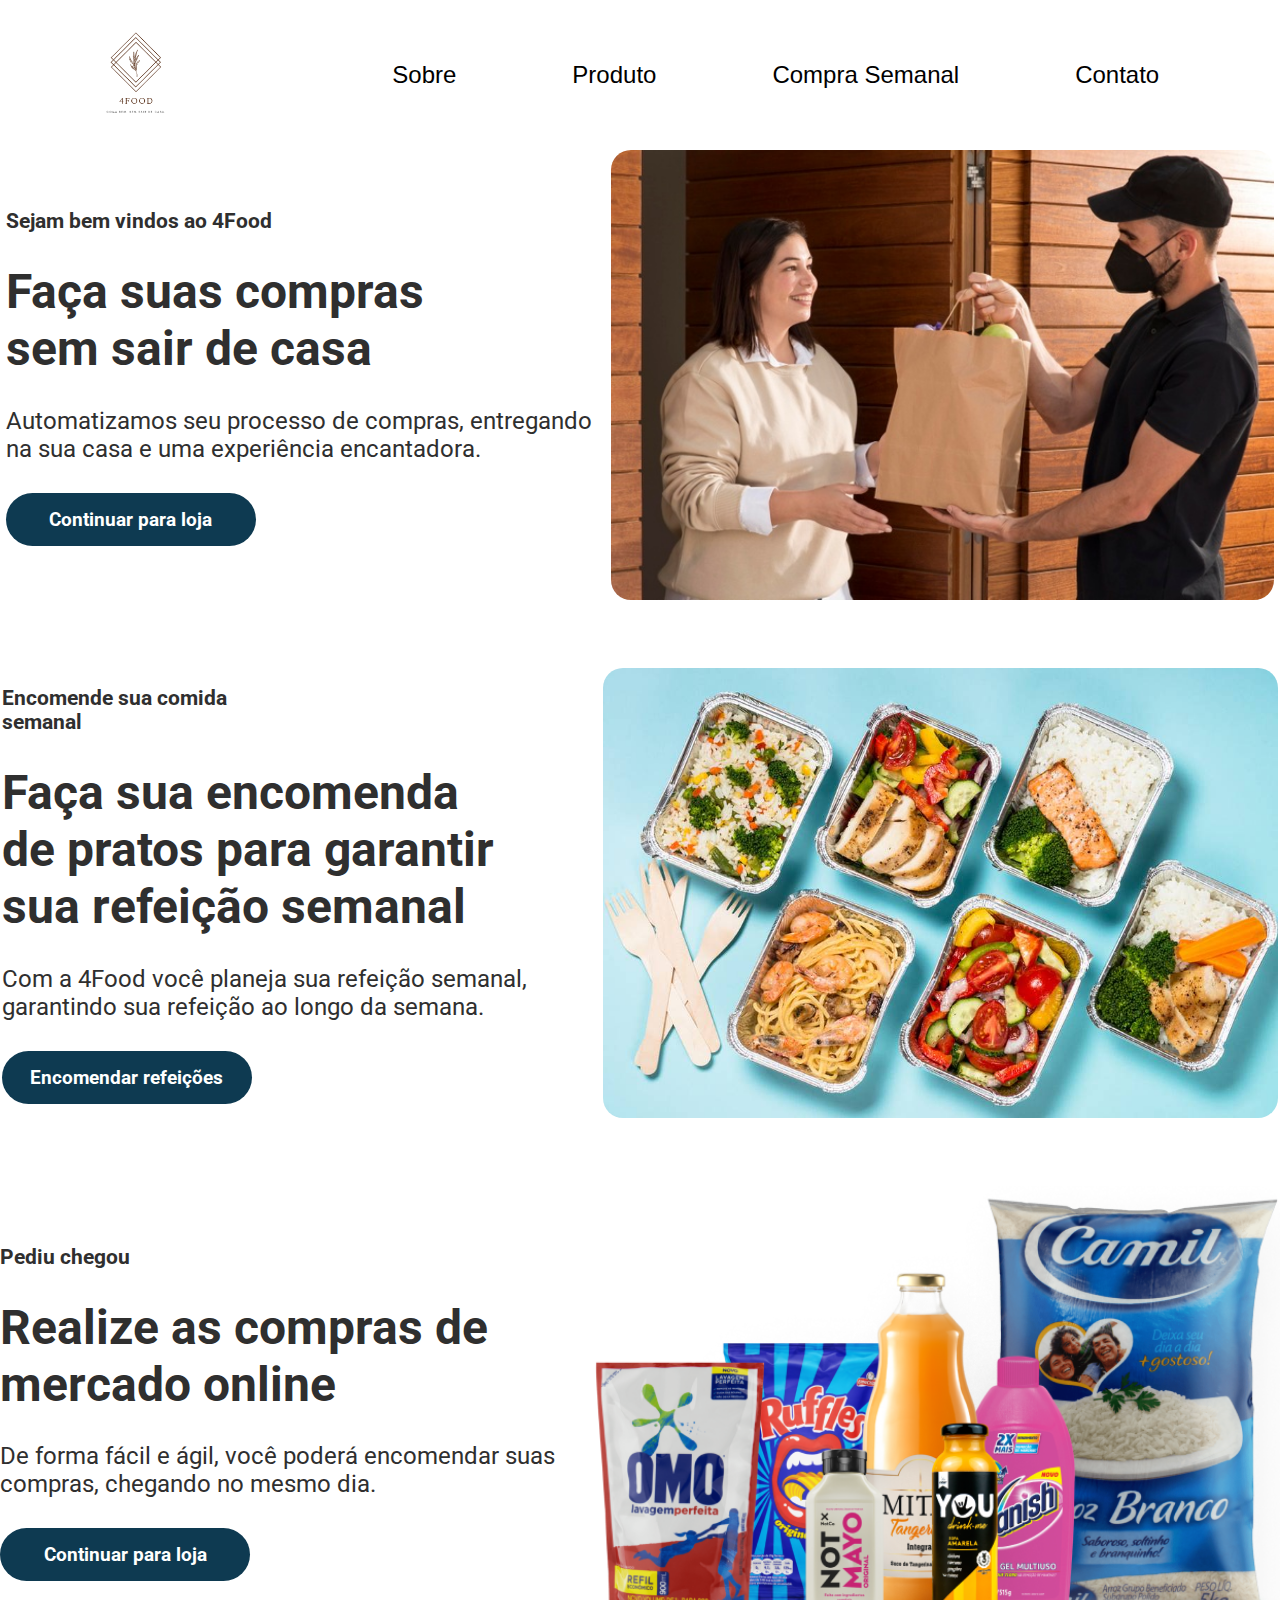
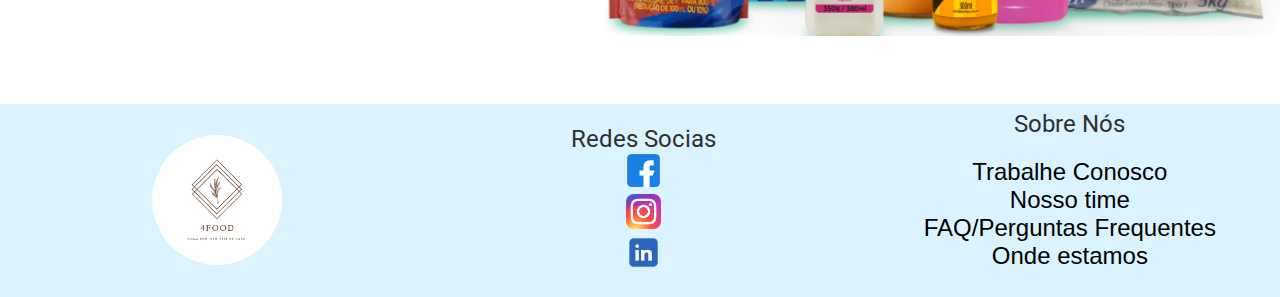
==== commit 7a509293: "subindo footer melhor" ====
--- a/index.html
+++ b/index.html
@@ -111,8 +111,8 @@
     <div class="lista-column">
         <p>Sobre Nós</p>
 <ul class="lista-sobre-nos">
-        <li><a href="nosso_time.html">Trabalhe Conosco</a></li>
-        <li><a href="trablhe_conosco.html">Nosso time</a></li>
+        <li><a href="trablhe_conosco.html">Trabalhe Conosco</a></li>
+        <li><a href="nosso_time.html">Nosso time</a></li>
         <li><a href="faq.html">FAQ/Perguntas Frequentes</a></li>
         <li><a href="onde_estamos.html">Onde estamos</a></li>
         
@@ -122,4 +122,5 @@
 </footer>
 </body>
 
-</html>+</html>
+
--- a/style.css
+++ b/style.css
@@ -143,4 +143,7 @@
   justify-content: space-between;
   background-color: #DBF2FF;
 
+  font-size: 1.5rem;
+
+
 }--- a/style.css
+++ b/style.css
@@ -143,4 +143,7 @@
   justify-content: space-between;
   background-color: #DBF2FF;
 
+  font-size: 1.5rem;
+
+
 }